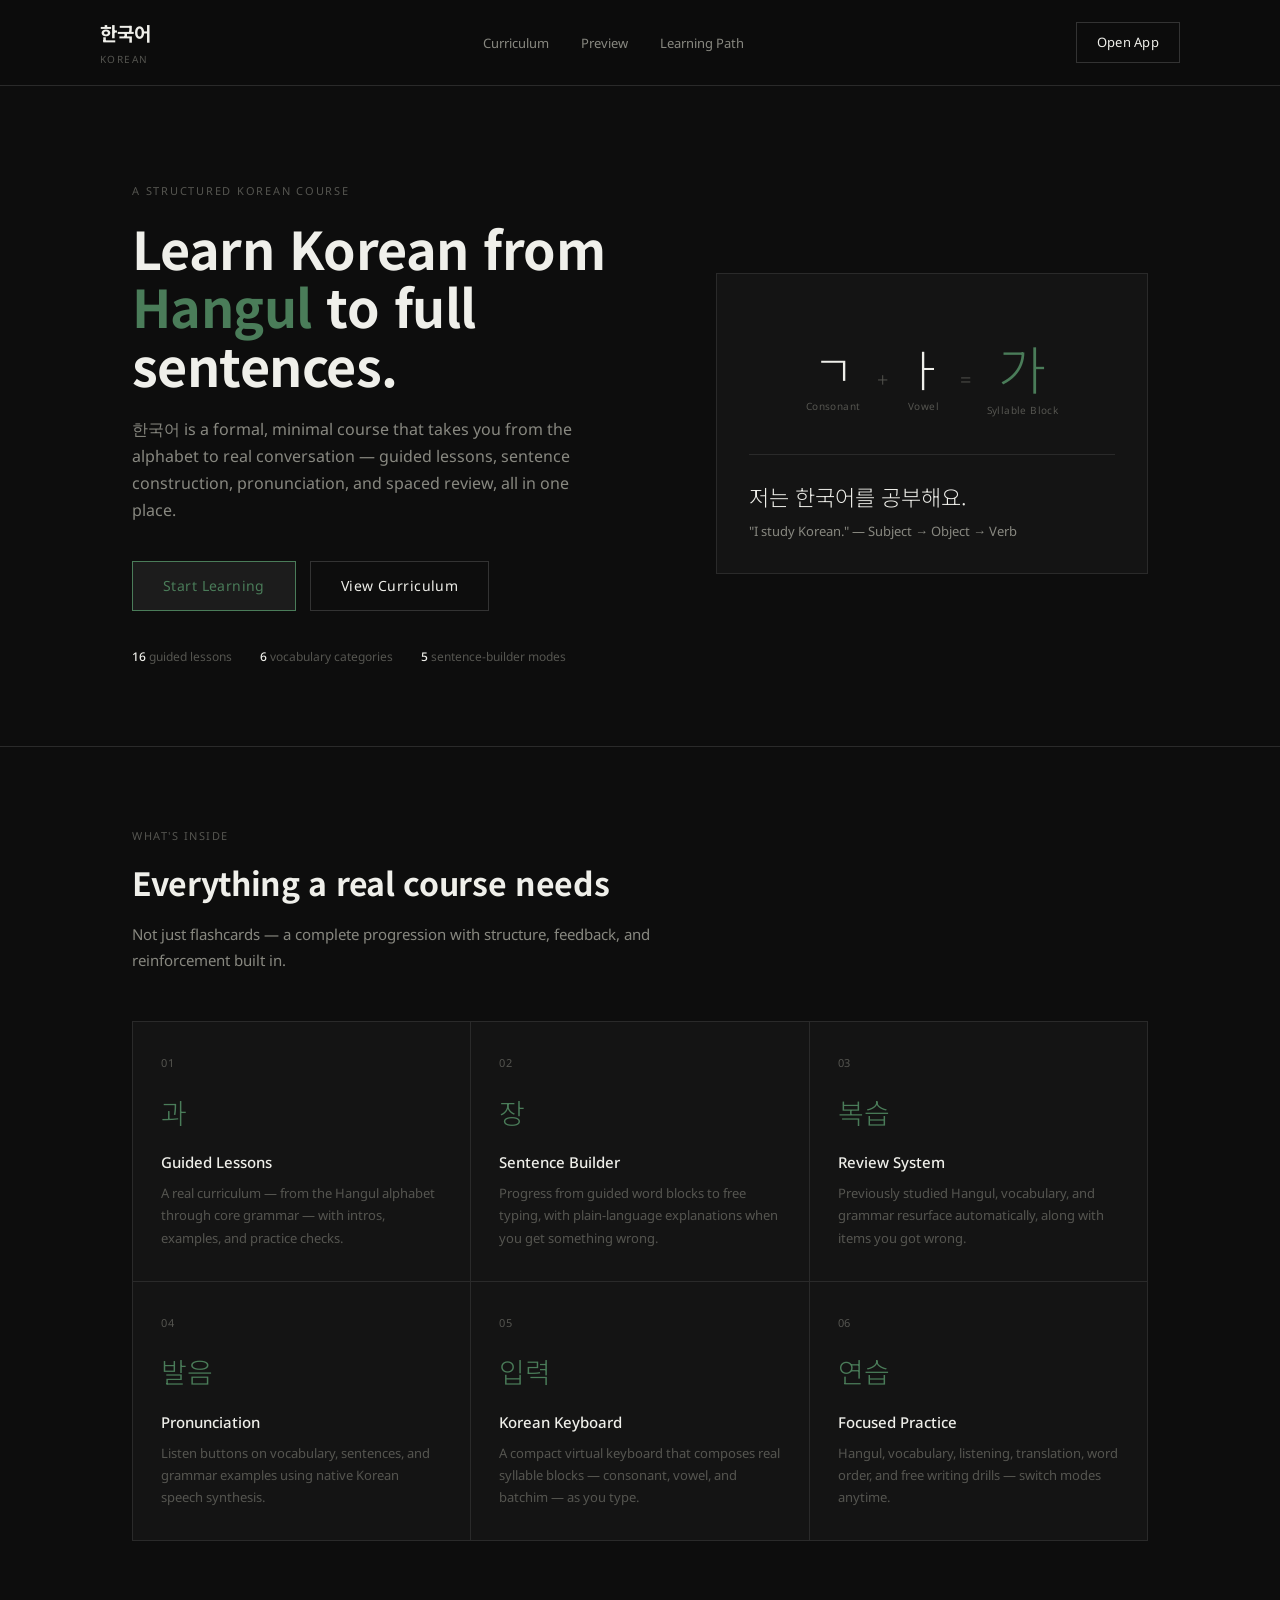
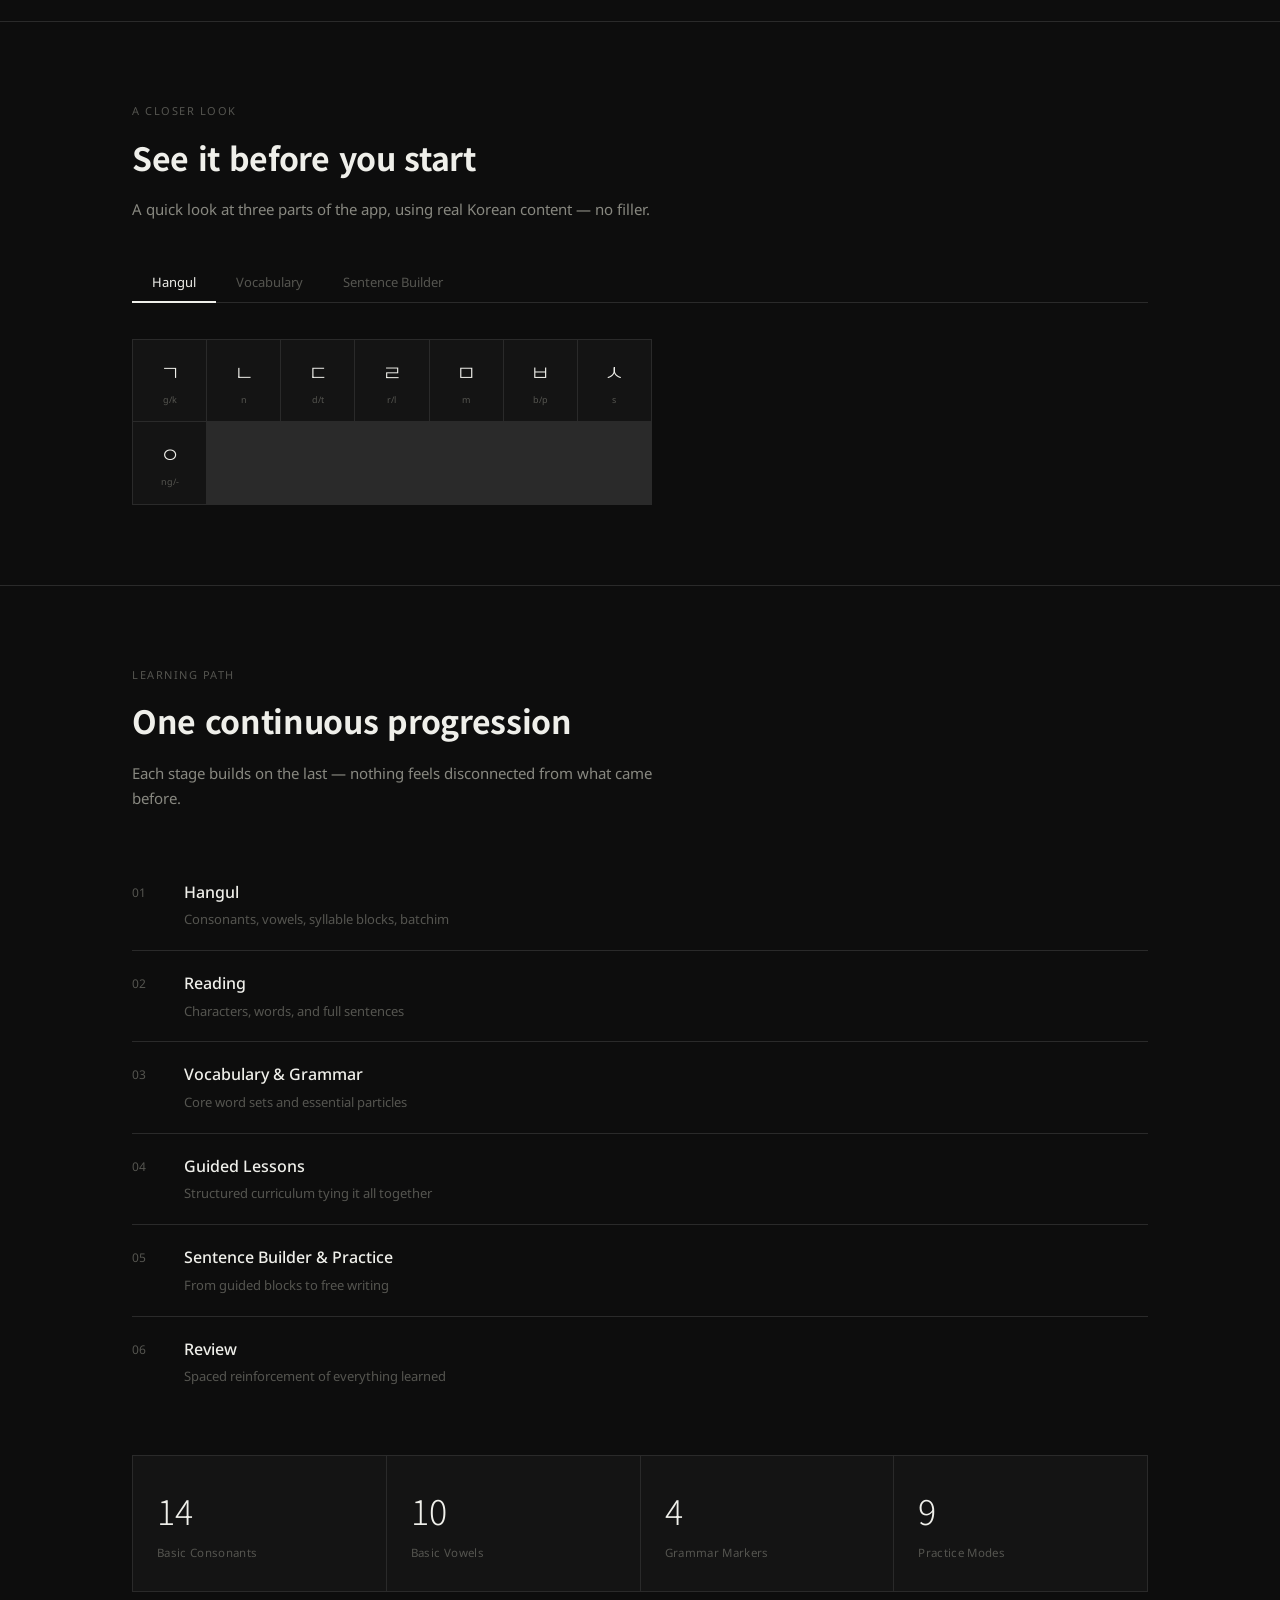
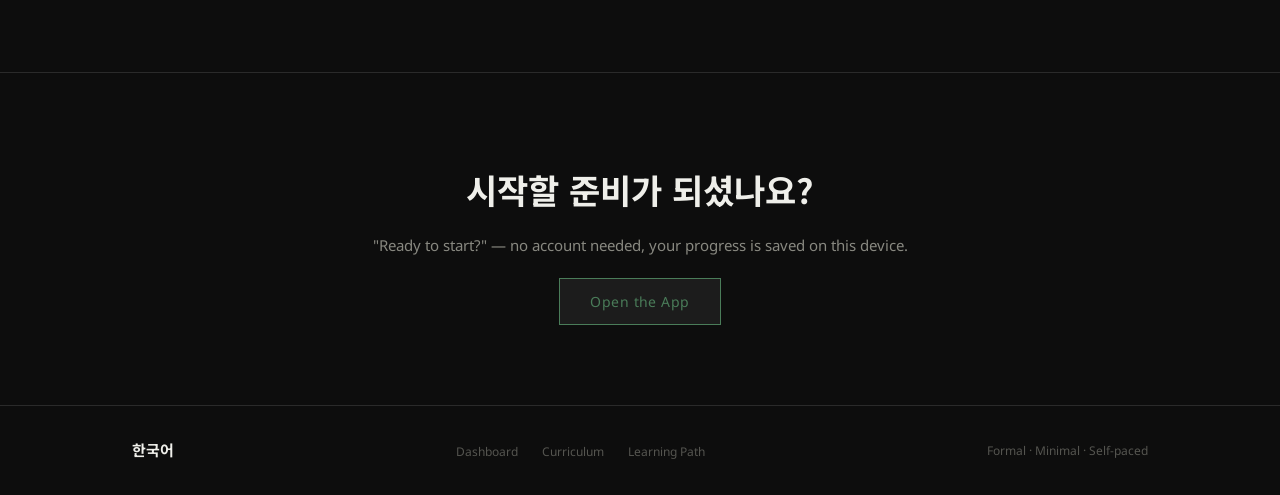
==== index.html @ 53223d87 "Add files via upload" ====
<!DOCTYPE html>
<html lang="ko">
<head>
<meta charset="UTF-8">
<meta name="viewport" content="width=device-width, initial-scale=1.0">
<title>한국어 — Learn Korean, Properly</title>
<link rel="preconnect" href="https://fonts.googleapis.com">
<link rel="preconnect" href="https://fonts.gstatic.com" crossorigin>
<link href="https://fonts.googleapis.com/css2?family=Noto+Sans+KR:wght@300;400;500;700&family=Noto+Sans:wght@300;400;500;600&display=swap" rel="stylesheet">
<style>
:root{
  --bg:#0D0D0D; --surface:#141414; --surface-2:#1C1C1C;
  --border:#2A2A2A; --border-light:#333333;
  --text:#EFEFEA; --text-muted:#888880; --text-dim:#555550;
  --accent:#4A7C59;
  --kr-font:'Noto Sans KR','Apple SD Gothic Neo','Malgun Gothic',sans-serif;
  --ui-font:'Noto Sans',-apple-system,BlinkMacSystemFont,sans-serif;
}
*,*::before,*::after{box-sizing:border-box;margin:0;padding:0}
html{scroll-behavior:smooth}
body{background:var(--bg);color:var(--text);font-family:var(--ui-font);line-height:1.6;overflow-x:hidden}
a{color:inherit;text-decoration:none}
button{font-family:inherit;cursor:pointer}
.wrap{max-width:1080px;margin:0 auto;padding:0 32px}

/* NAV */
header{position:sticky;top:0;z-index:50;background:rgba(13,13,13,0.85);backdrop-filter:blur(8px);border-bottom:1px solid var(--border)}
.nav{display:flex;align-items:center;justify-content:space-between;padding:18px 0}
.nav-logo-kr{font-family:var(--kr-font);font-size:19px;font-weight:700}
.nav-logo-en{font-size:10px;letter-spacing:0.14em;text-transform:uppercase;color:var(--text-dim);display:block;margin-top:2px}
.nav-links{display:flex;gap:32px;list-style:none}
.nav-links a{font-size:13px;color:var(--text-muted);transition:color .15s ease}
.nav-links a:hover{color:var(--text)}
.nav-cta{padding:9px 20px;border:1px solid var(--border-light);font-size:13px;letter-spacing:0.02em;transition:border-color .15s ease,background .15s ease}
.nav-cta:hover{border-color:var(--text-dim);background:var(--surface-2)}
.nav-toggle{display:none}

/* HERO */
.hero{padding:96px 0 80px;border-bottom:1px solid var(--border)}
.hero-grid{display:grid;grid-template-columns:1.1fr 0.9fr;gap:56px;align-items:center}
.hero-eyebrow{font-size:11px;letter-spacing:0.16em;text-transform:uppercase;color:var(--text-dim);margin-bottom:20px}
.hero-title{font-family:var(--kr-font);font-size:52px;font-weight:700;line-height:1.12;letter-spacing:-0.01em;margin-bottom:22px}
.hero-title .accent{color:var(--accent)}
.hero-sub{font-size:16px;color:var(--text-muted);max-width:460px;margin-bottom:36px;line-height:1.7}
.hero-actions{display:flex;gap:14px;flex-wrap:wrap;margin-bottom:36px}
.btn-primary{padding:13px 30px;font-size:14px;letter-spacing:0.03em;background:var(--surface-2);border:1px solid var(--accent);color:var(--accent);transition:background .15s ease}
.btn-primary:hover{background:rgba(74,124,89,0.12)}
.btn-secondary{padding:13px 30px;font-size:14px;letter-spacing:0.03em;background:none;border:1px solid var(--border-light);color:var(--text);transition:border-color .15s ease,background .15s ease}
.btn-secondary:hover{border-color:var(--text-dim);background:var(--surface-2)}
.hero-meta{display:flex;gap:28px;font-size:12px;color:var(--text-dim)}
.hero-meta strong{color:var(--text);font-weight:500}

.hero-panel{border:1px solid var(--border);background:var(--surface);padding:32px}
.hp-eq{display:flex;align-items:center;justify-content:center;gap:16px;padding:36px 0;border-bottom:1px solid var(--border);margin-bottom:24px}
.hp-part{text-align:center}
.hp-char{font-family:var(--kr-font);font-size:44px;font-weight:300;line-height:1;margin-bottom:8px}
.hp-part.result .hp-char{color:var(--accent);font-size:52px}
.hp-role{font-size:10px;color:var(--text-dim);letter-spacing:0.04em}
.hp-plus{font-size:20px;color:var(--text-dim);font-weight:300}
.hp-sentence-kr{font-family:var(--kr-font);font-size:22px;font-weight:300;margin-bottom:6px}
.hp-sentence-en{font-size:13px;color:var(--text-muted)}

/* SECTION shared */
section{padding:80px 0;border-bottom:1px solid var(--border)}
.section-eyebrow{font-size:11px;letter-spacing:0.14em;text-transform:uppercase;color:var(--text-dim);margin-bottom:12px}
.section-title{font-family:var(--kr-font);font-size:32px;font-weight:700;letter-spacing:-0.01em;margin-bottom:14px}
.section-sub{font-size:15px;color:var(--text-muted);max-width:540px;line-height:1.7}

/* FEATURES */
.feature-grid{display:grid;grid-template-columns:repeat(3,1fr);gap:1px;background:var(--border);border:1px solid var(--border);margin-top:48px}
.feature-card{background:var(--surface);padding:32px 28px}
.feature-num{font-size:11px;color:var(--text-dim);margin-bottom:18px;letter-spacing:0.05em}
.feature-kr{font-family:var(--kr-font);font-size:28px;font-weight:300;color:var(--accent);margin-bottom:16px}
.feature-name{font-size:15px;font-weight:500;margin-bottom:8px}
.feature-desc{font-size:13px;color:var(--text-dim);line-height:1.7}

/* PATH */
.path{margin-top:48px}
.path-row{display:flex;align-items:flex-start;gap:20px;padding:20px 0;border-bottom:1px solid var(--border)}
.path-row:last-child{border-bottom:none}
.path-num{font-size:12px;color:var(--text-dim);min-width:32px;padding-top:3px}
.path-info-name{font-size:16px;font-weight:500;margin-bottom:4px}
.path-info-desc{font-size:13px;color:var(--text-dim)}

/* PREVIEW */
.preview-tabs{display:flex;gap:0;border-bottom:1px solid var(--border);margin:40px 0 0}
.ptab{padding:10px 20px;background:none;border:none;font-size:13px;color:var(--text-dim);border-bottom:2px solid transparent;margin-bottom:-1px;transition:color .15s ease,border-color .15s ease}
.ptab:hover{color:var(--text-muted)}
.ptab.active{color:var(--text);border-bottom-color:var(--text)}
.preview-pane{display:none;padding:36px 0 0}
.preview-pane.active{display:block}
.pv-grid{display:grid;grid-template-columns:repeat(auto-fill,minmax(64px,1fr));gap:1px;background:var(--border);border:1px solid var(--border);max-width:520px}
.pv-cell{background:var(--surface);padding:14px 6px;text-align:center}
.pv-cell-char{font-family:var(--kr-font);font-size:22px;font-weight:300;margin-bottom:4px}
.pv-cell-rom{font-size:9px;color:var(--text-dim)}
.pv-vocab-list{display:flex;flex-direction:column;gap:1px;background:var(--border);border:1px solid var(--border);max-width:520px}
.pv-vocab-item{background:var(--surface);display:flex;justify-content:space-between;padding:16px 20px}
.pv-vocab-kr{font-family:var(--kr-font);font-size:20px;font-weight:300}
.pv-vocab-en{font-size:13px;color:var(--text-muted);align-self:center}
.pv-blocks{display:flex;flex-wrap:wrap;gap:6px;max-width:520px}
.pv-block{font-family:var(--kr-font);font-size:16px;background:var(--surface-2);border:1px solid var(--border-light);padding:9px 15px}

/* STATS */
.stats-grid{display:grid;grid-template-columns:repeat(4,1fr);gap:1px;background:var(--border);border:1px solid var(--border);margin-top:48px}
.stat-card{background:var(--surface);padding:28px 24px}
.stat-num{font-family:var(--kr-font);font-size:34px;font-weight:300;color:var(--text);margin-bottom:6px}
.stat-label{font-size:11.5px;color:var(--text-dim);letter-spacing:0.03em}

/* CTA */
.cta{padding:90px 0;text-align:center;border-bottom:none}
.cta-title{font-family:var(--kr-font);font-size:34px;font-weight:700;margin-bottom:16px}
.cta-sub{font-size:15px;color:var(--text-muted);margin-bottom:32px}

/* FOOTER */
footer{padding:32px 0}
.footer-row{display:flex;justify-content:space-between;align-items:center;flex-wrap:wrap;gap:16px}
.footer-logo{font-family:var(--kr-font);font-size:15px;font-weight:700}
.footer-note{font-size:12px;color:var(--text-dim)}
.footer-links{display:flex;gap:24px;list-style:none}
.footer-links a{font-size:12px;color:var(--text-dim);transition:color .15s ease}
.footer-links a:hover{color:var(--text-muted)}

@media (max-width:860px){
  .hero-grid{grid-template-columns:1fr}
  .hero-title{font-size:38px}
  .feature-grid{grid-template-columns:1fr}
  .stats-grid{grid-template-columns:repeat(2,1fr)}
  .nav-links{display:none}
}
@media (max-width:520px){
  .wrap{padding:0 20px}
  .hero{padding:64px 0 56px}
  .hero-title{font-size:30px}
  section{padding:56px 0}
  .section-title{font-size:26px}
  .stats-grid{grid-template-columns:1fr 1fr}
  .hp-char{font-size:34px}
  .hp-part.result .hp-char{font-size:40px}
}
</style>
</head>
<body>

<header>
  <div class="wrap nav">
    <div>
      <span class="nav-logo-kr">한국어</span>
      <span class="nav-logo-en">Korean</span>
    </div>
    <ul class="nav-links">
      <li><a href="#curriculum">Curriculum</a></li>
      <li><a href="#preview">Preview</a></li>
      <li><a href="#path">Learning Path</a></li>
    </ul>
    <a class="nav-cta" href="dashboard.html">Open App</a>
  </div>
</header>

<main>

  <!-- HERO -->
  <section class="hero" style="border-bottom:1px solid var(--border)">
    <div class="wrap hero-grid">
      <div>
        <p class="hero-eyebrow">A Structured Korean Course</p>
        <h1 class="hero-title">Learn Korean from<br><span class="accent">Hangul</span> to full sentences.</h1>
        <p class="hero-sub">한국어 is a formal, minimal course that takes you from the alphabet to real conversation — guided lessons, sentence construction, pronunciation, and spaced review, all in one place.</p>
        <div class="hero-actions">
          <a class="btn-primary" href="dashboard.html">Start Learning</a>
          <a class="btn-secondary" href="#curriculum">View Curriculum</a>
        </div>
        <div class="hero-meta">
          <span><strong>16</strong> guided lessons</span>
          <span><strong>6</strong> vocabulary categories</span>
          <span><strong>5</strong> sentence-builder modes</span>
        </div>
      </div>

      <div class="hero-panel">
        <div class="hp-eq">
          <div class="hp-part"><div class="hp-char">ㄱ</div><div class="hp-role">Consonant</div></div>
          <div class="hp-plus">+</div>
          <div class="hp-part"><div class="hp-char">ㅏ</div><div class="hp-role">Vowel</div></div>
          <div class="hp-plus">=</div>
          <div class="hp-part result"><div class="hp-char">가</div><div class="hp-role">Syllable Block</div></div>
        </div>
        <div class="hp-sentence-kr">저는 한국어를 공부해요.</div>
        <div class="hp-sentence-en">"I study Korean." — Subject → Object → Verb</div>
      </div>
    </div>
  </section>

  <!-- FEATURES -->
  <section id="curriculum">
    <div class="wrap">
      <p class="section-eyebrow">What's Inside</p>
      <h2 class="section-title">Everything a real course needs</h2>
      <p class="section-sub">Not just flashcards — a complete progression with structure, feedback, and reinforcement built in.</p>

      <div class="feature-grid">
        <div class="feature-card">
          <div class="feature-num">01</div>
          <div class="feature-kr">과</div>
          <div class="feature-name">Guided Lessons</div>
          <div class="feature-desc">A real curriculum — from the Hangul alphabet through core grammar — with intros, examples, and practice checks.</div>
        </div>
        <div class="feature-card">
          <div class="feature-num">02</div>
          <div class="feature-kr">장</div>
          <div class="feature-name">Sentence Builder</div>
          <div class="feature-desc">Progress from guided word blocks to free typing, with plain-language explanations when you get something wrong.</div>
        </div>
        <div class="feature-card">
          <div class="feature-num">03</div>
          <div class="feature-kr">복습</div>
          <div class="feature-name">Review System</div>
          <div class="feature-desc">Previously studied Hangul, vocabulary, and grammar resurface automatically, along with items you got wrong.</div>
        </div>
        <div class="feature-card">
          <div class="feature-num">04</div>
          <div class="feature-kr">발음</div>
          <div class="feature-name">Pronunciation</div>
          <div class="feature-desc">Listen buttons on vocabulary, sentences, and grammar examples using native Korean speech synthesis.</div>
        </div>
        <div class="feature-card">
          <div class="feature-num">05</div>
          <div class="feature-kr">입력</div>
          <div class="feature-name">Korean Keyboard</div>
          <div class="feature-desc">A compact virtual keyboard that composes real syllable blocks — consonant, vowel, and batchim — as you type.</div>
        </div>
        <div class="feature-card">
          <div class="feature-num">06</div>
          <div class="feature-kr">연습</div>
          <div class="feature-name">Focused Practice</div>
          <div class="feature-desc">Hangul, vocabulary, listening, translation, word order, and free writing drills — switch modes anytime.</div>
        </div>
      </div>
    </div>
  </section>

  <!-- PREVIEW -->
  <section id="preview">
    <div class="wrap">
      <p class="section-eyebrow">A Closer Look</p>
      <h2 class="section-title">See it before you start</h2>
      <p class="section-sub">A quick look at three parts of the app, using real Korean content — no filler.</p>

      <div class="preview-tabs" role="tablist">
        <button class="ptab active" data-pv="hangul">Hangul</button>
        <button class="ptab" data-pv="vocab">Vocabulary</button>
        <button class="ptab" data-pv="builder">Sentence Builder</button>
      </div>

      <div class="preview-pane active" id="pv-hangul">
        <div class="pv-grid">
          <div class="pv-cell"><div class="pv-cell-char">ㄱ</div><div class="pv-cell-rom">g/k</div></div>
          <div class="pv-cell"><div class="pv-cell-char">ㄴ</div><div class="pv-cell-rom">n</div></div>
          <div class="pv-cell"><div class="pv-cell-char">ㄷ</div><div class="pv-cell-rom">d/t</div></div>
          <div class="pv-cell"><div class="pv-cell-char">ㄹ</div><div class="pv-cell-rom">r/l</div></div>
          <div class="pv-cell"><div class="pv-cell-char">ㅁ</div><div class="pv-cell-rom">m</div></div>
          <div class="pv-cell"><div class="pv-cell-char">ㅂ</div><div class="pv-cell-rom">b/p</div></div>
          <div class="pv-cell"><div class="pv-cell-char">ㅅ</div><div class="pv-cell-rom">s</div></div>
          <div class="pv-cell"><div class="pv-cell-char">ㅇ</div><div class="pv-cell-rom">ng/-</div></div>
        </div>
      </div>

      <div class="preview-pane" id="pv-vocab">
        <div class="pv-vocab-list">
          <div class="pv-vocab-item"><span class="pv-vocab-kr">학교</span><span class="pv-vocab-en">school</span></div>
          <div class="pv-vocab-item"><span class="pv-vocab-kr">친구</span><span class="pv-vocab-en">friend</span></div>
          <div class="pv-vocab-item"><span class="pv-vocab-kr">한국어</span><span class="pv-vocab-en">Korean language</span></div>
          <div class="pv-vocab-item"><span class="pv-vocab-kr">감사합니다</span><span class="pv-vocab-en">thank you (formal)</span></div>
        </div>
      </div>

      <div class="preview-pane" id="pv-builder">
        <p style="font-size:13px;color:var(--text-dim);margin-bottom:14px;letter-spacing:0.05em;text-transform:uppercase">Translate: "I study Korean."</p>
        <div class="pv-blocks">
          <div class="pv-block">저는</div>
          <div class="pv-block">한국어를</div>
          <div class="pv-block">공부해요</div>
          <div class="pv-block" style="opacity:.4">학교에</div>
          <div class="pv-block" style="opacity:.4">가요</div>
        </div>
      </div>
    </div>
  </section>

  <!-- LEARNING PATH -->
  <section id="path">
    <div class="wrap">
      <p class="section-eyebrow">Learning Path</p>
      <h2 class="section-title">One continuous progression</h2>
      <p class="section-sub">Each stage builds on the last — nothing feels disconnected from what came before.</p>

      <div class="path">
        <div class="path-row">
          <div class="path-num">01</div>
          <div><div class="path-info-name">Hangul</div><div class="path-info-desc">Consonants, vowels, syllable blocks, batchim</div></div>
        </div>
        <div class="path-row">
          <div class="path-num">02</div>
          <div><div class="path-info-name">Reading</div><div class="path-info-desc">Characters, words, and full sentences</div></div>
        </div>
        <div class="path-row">
          <div class="path-num">03</div>
          <div><div class="path-info-name">Vocabulary &amp; Grammar</div><div class="path-info-desc">Core word sets and essential particles</div></div>
        </div>
        <div class="path-row">
          <div class="path-num">04</div>
          <div><div class="path-info-name">Guided Lessons</div><div class="path-info-desc">Structured curriculum tying it all together</div></div>
        </div>
        <div class="path-row">
          <div class="path-num">05</div>
          <div><div class="path-info-name">Sentence Builder &amp; Practice</div><div class="path-info-desc">From guided blocks to free writing</div></div>
        </div>
        <div class="path-row">
          <div class="path-num">06</div>
          <div><div class="path-info-name">Review</div><div class="path-info-desc">Spaced reinforcement of everything learned</div></div>
        </div>
      </div>

      <div class="stats-grid">
        <div class="stat-card"><div class="stat-num">14</div><div class="stat-label">Basic Consonants</div></div>
        <div class="stat-card"><div class="stat-num">10</div><div class="stat-label">Basic Vowels</div></div>
        <div class="stat-card"><div class="stat-num">4</div><div class="stat-label">Grammar Markers</div></div>
        <div class="stat-card"><div class="stat-num">9</div><div class="stat-label">Practice Modes</div></div>
      </div>
    </div>
  </section>

  <!-- CTA -->
  <section class="cta" style="border-bottom:1px solid var(--border)">
    <div class="wrap">
      <h2 class="cta-title">시작할 준비가 되셨나요?</h2>
      <p class="cta-sub">"Ready to start?" — no account needed, your progress is saved on this device.</p>
      <a class="btn-primary" href="dashboard.html">Open the App</a>
    </div>
  </section>

</main>

<footer>
  <div class="wrap footer-row">
    <span class="footer-logo">한국어</span>
    <ul class="footer-links">
      <li><a href="dashboard.html">Dashboard</a></li>
      <li><a href="#curriculum">Curriculum</a></li>
      <li><a href="#path">Learning Path</a></li>
    </ul>
    <span class="footer-note">Formal · Minimal · Self-paced</span>
  </div>
</footer>

<script>
document.querySelectorAll('.ptab').forEach(function(btn){
  btn.addEventListener('click', function(){
    document.querySelectorAll('.ptab').forEach(function(b){ b.classList.remove('active'); });
    document.querySelectorAll('.preview-pane').forEach(function(p){ p.classList.remove('active'); });
    this.classList.add('active');
    var pane = document.getElementById('pv-' + this.dataset.pv);
    if (pane) pane.classList.add('active');
  });
});
</script>

</body>
</html>
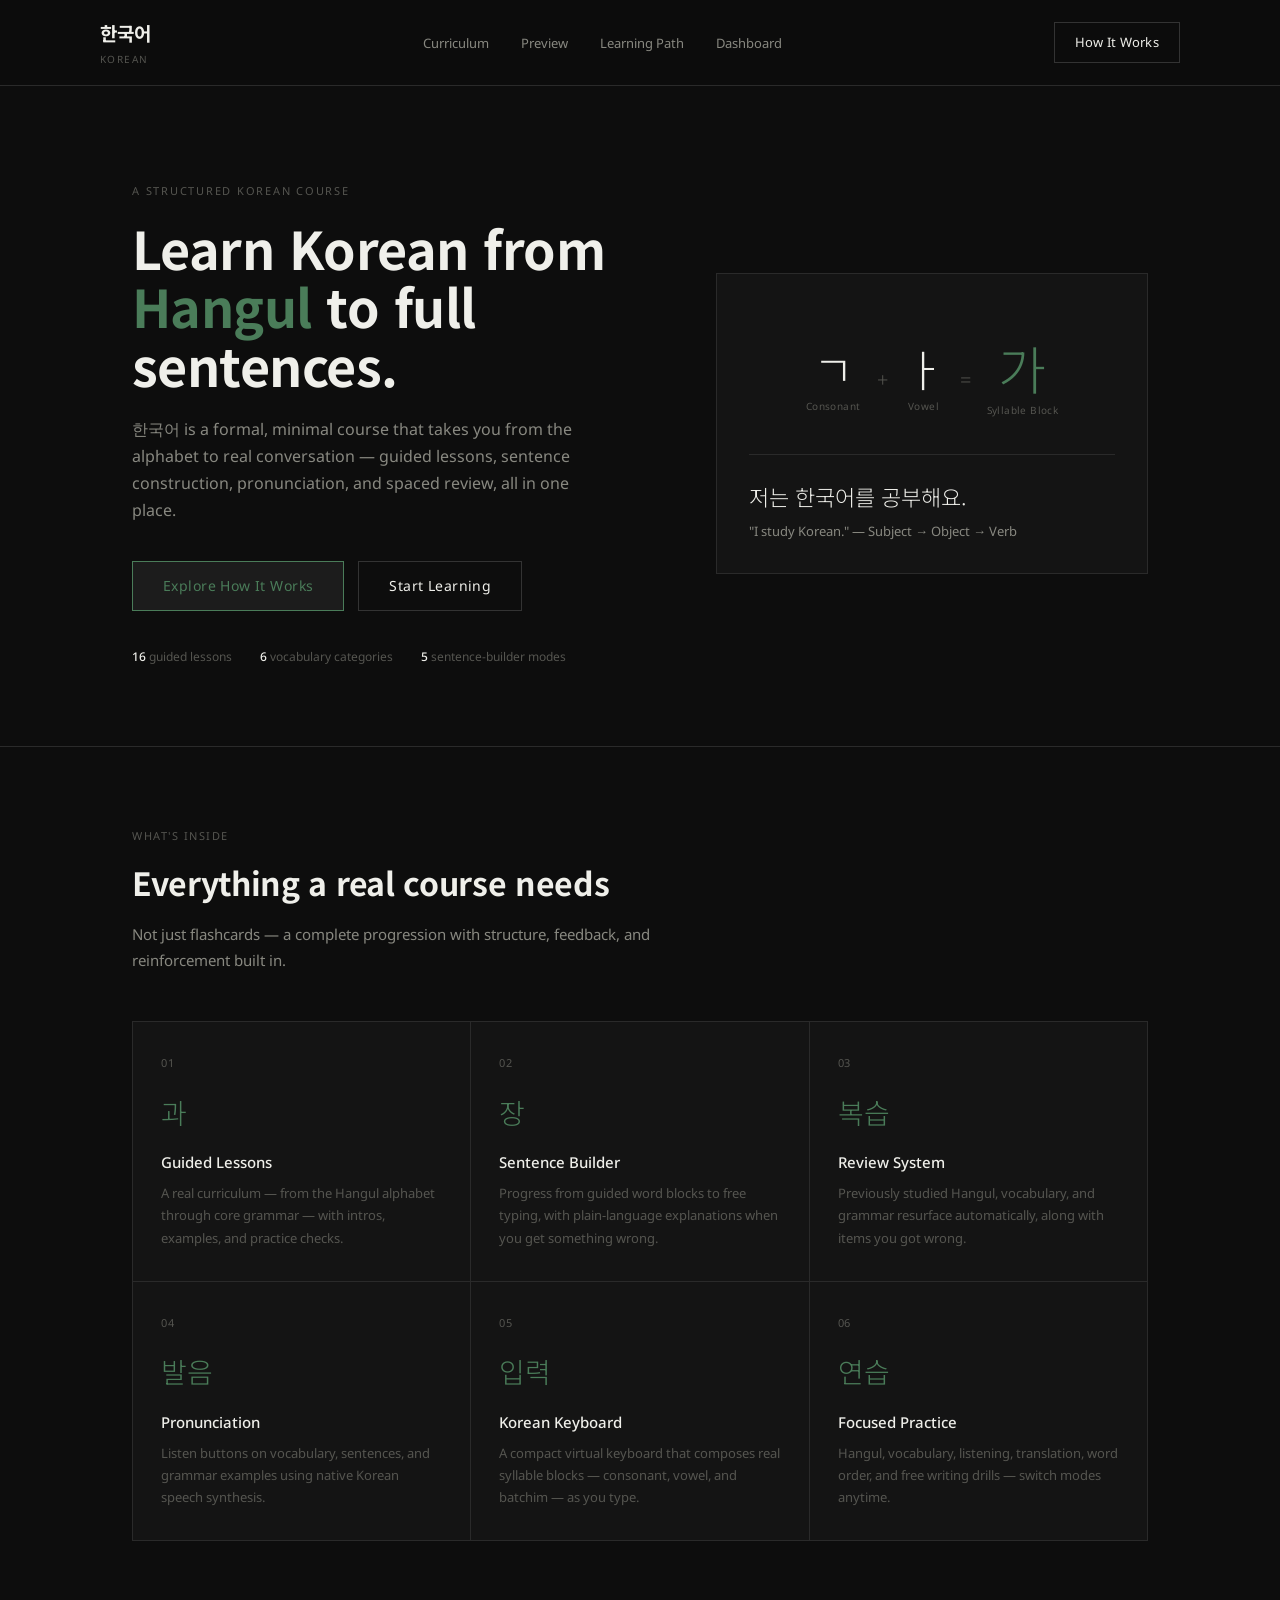
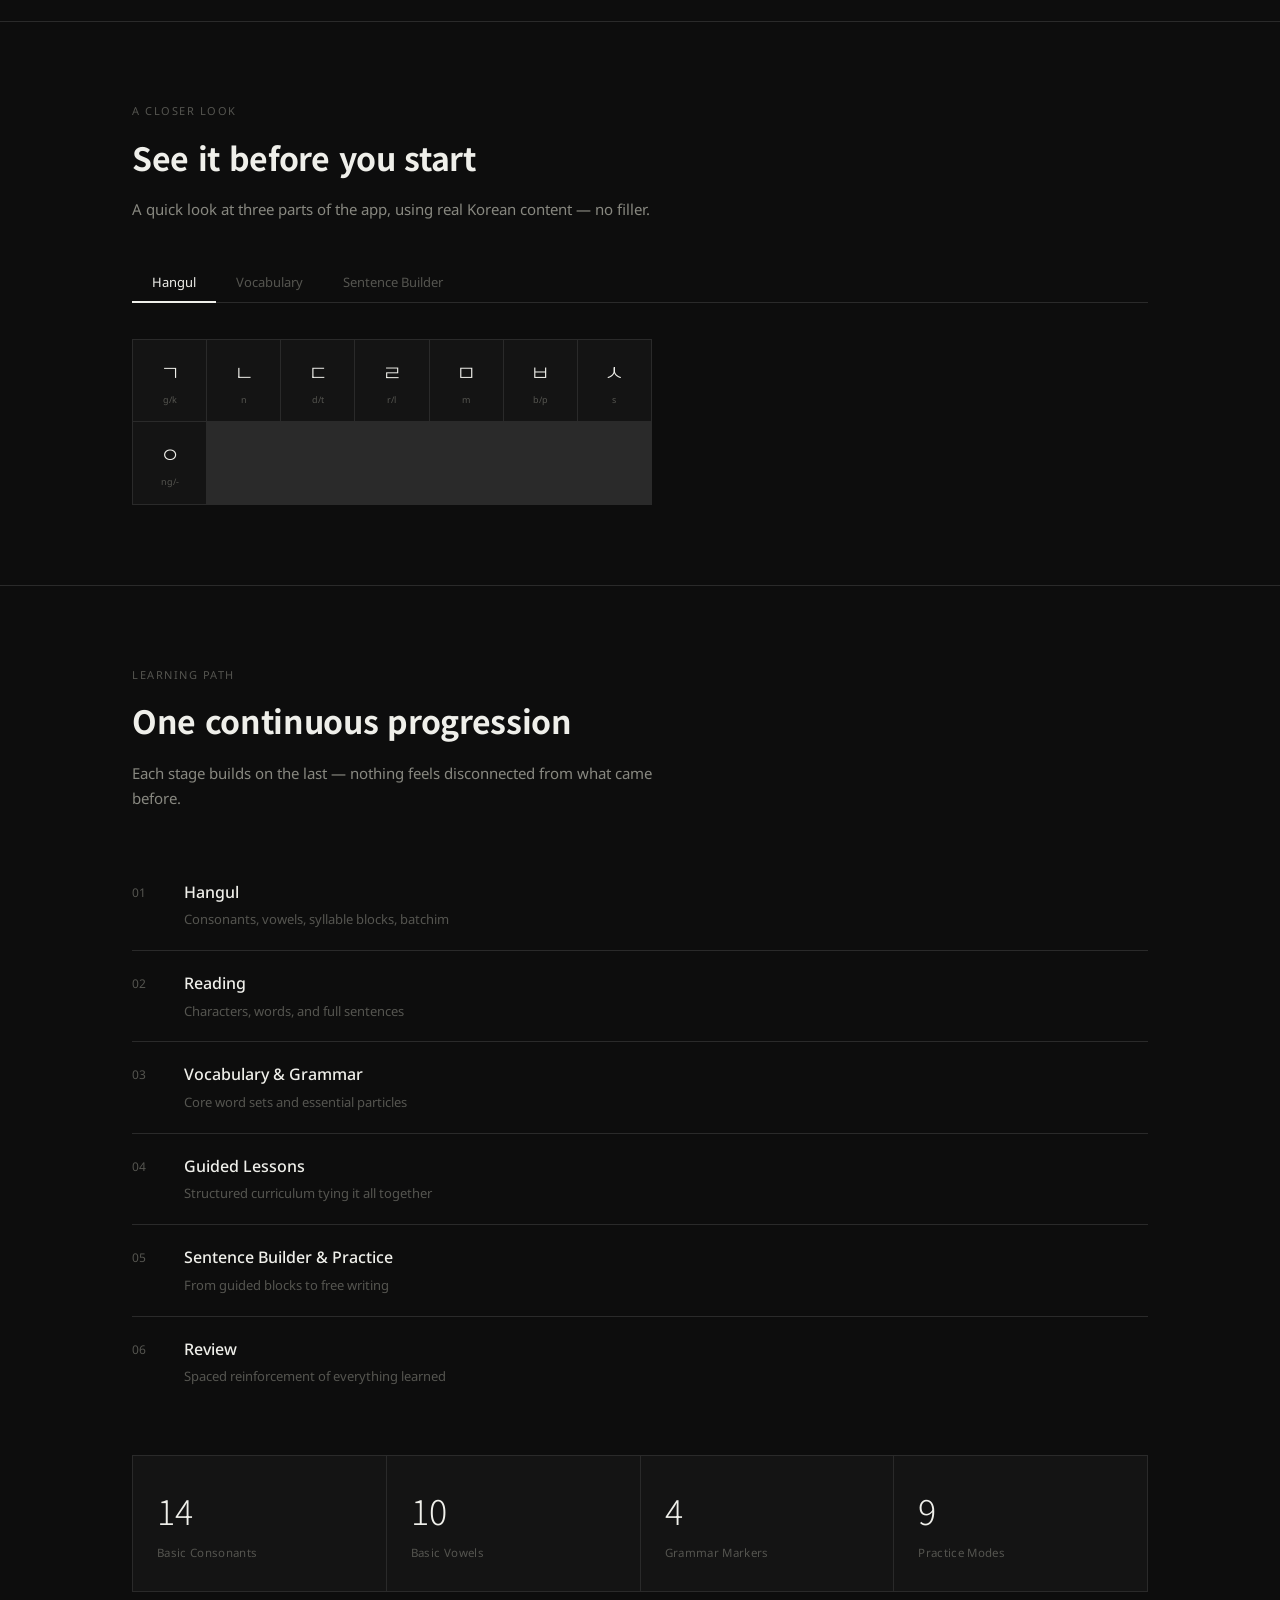
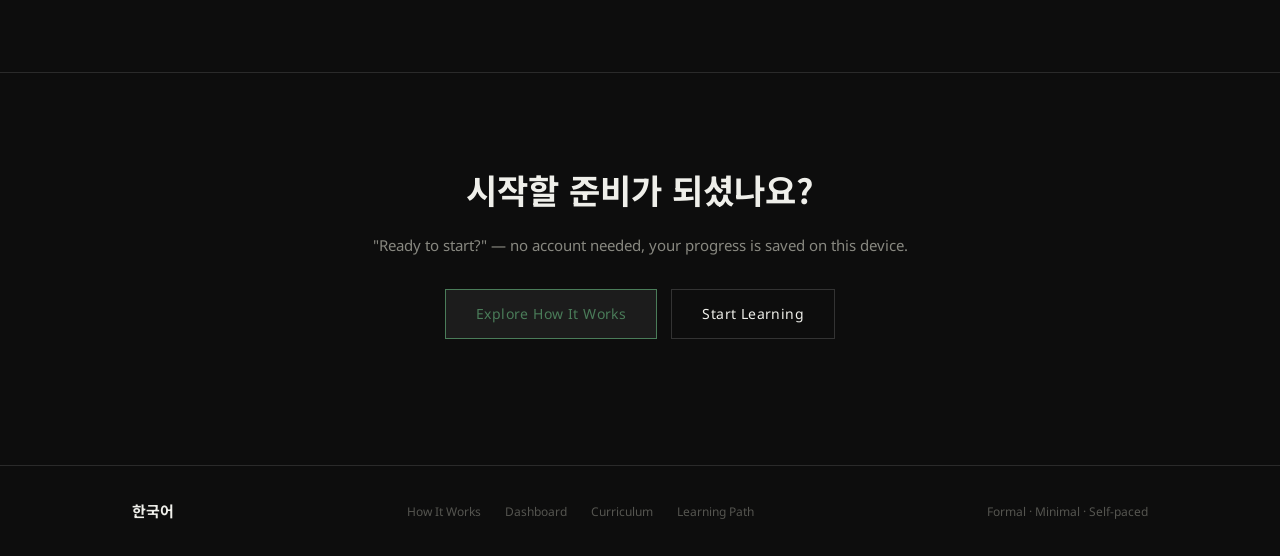
==== commit cdb1f1b2: "Update print statement from 'Hello' to 'Goodbye'" ====
--- a/index.html
+++ b/index.html
@@ -151,8 +151,9 @@
       <li><a href="#curriculum">Curriculum</a></li>
       <li><a href="#preview">Preview</a></li>
       <li><a href="#path">Learning Path</a></li>
+      <li><a href="dashboard.html">Dashboard</a></li>
     </ul>
-    <a class="nav-cta" href="dashboard.html">Open App</a>
+    <a class="nav-cta" href="how.html">How It Works</a>
   </div>
 </header>
 
@@ -166,8 +167,8 @@
         <h1 class="hero-title">Learn Korean from<br><span class="accent">Hangul</span> to full sentences.</h1>
         <p class="hero-sub">한국어 is a formal, minimal course that takes you from the alphabet to real conversation — guided lessons, sentence construction, pronunciation, and spaced review, all in one place.</p>
         <div class="hero-actions">
-          <a class="btn-primary" href="dashboard.html">Start Learning</a>
-          <a class="btn-secondary" href="#curriculum">View Curriculum</a>
+          <a class="btn-primary" href="how.html">Explore How It Works</a>
+          <a class="btn-secondary" href="dashboard.html">Start Learning</a>
         </div>
         <div class="hero-meta">
           <span><strong>16</strong> guided lessons</span>
@@ -334,7 +335,10 @@
     <div class="wrap">
       <h2 class="cta-title">시작할 준비가 되셨나요?</h2>
       <p class="cta-sub">"Ready to start?" — no account needed, your progress is saved on this device.</p>
-      <a class="btn-primary" href="dashboard.html">Open the App</a>
+      <div class="hero-actions" style="justify-content:center">
+        <a class="btn-primary" href="how.html">Explore How It Works</a>
+        <a class="btn-secondary" href="dashboard.html">Start Learning</a>
+      </div>
     </div>
   </section>
 
@@ -344,6 +348,7 @@
   <div class="wrap footer-row">
     <span class="footer-logo">한국어</span>
     <ul class="footer-links">
+      <li><a href="how.html">How It Works</a></li>
       <li><a href="dashboard.html">Dashboard</a></li>
       <li><a href="#curriculum">Curriculum</a></li>
       <li><a href="#path">Learning Path</a></li>
@@ -365,4 +370,4 @@
 </script>
 
 </body>
-</html>+</html>
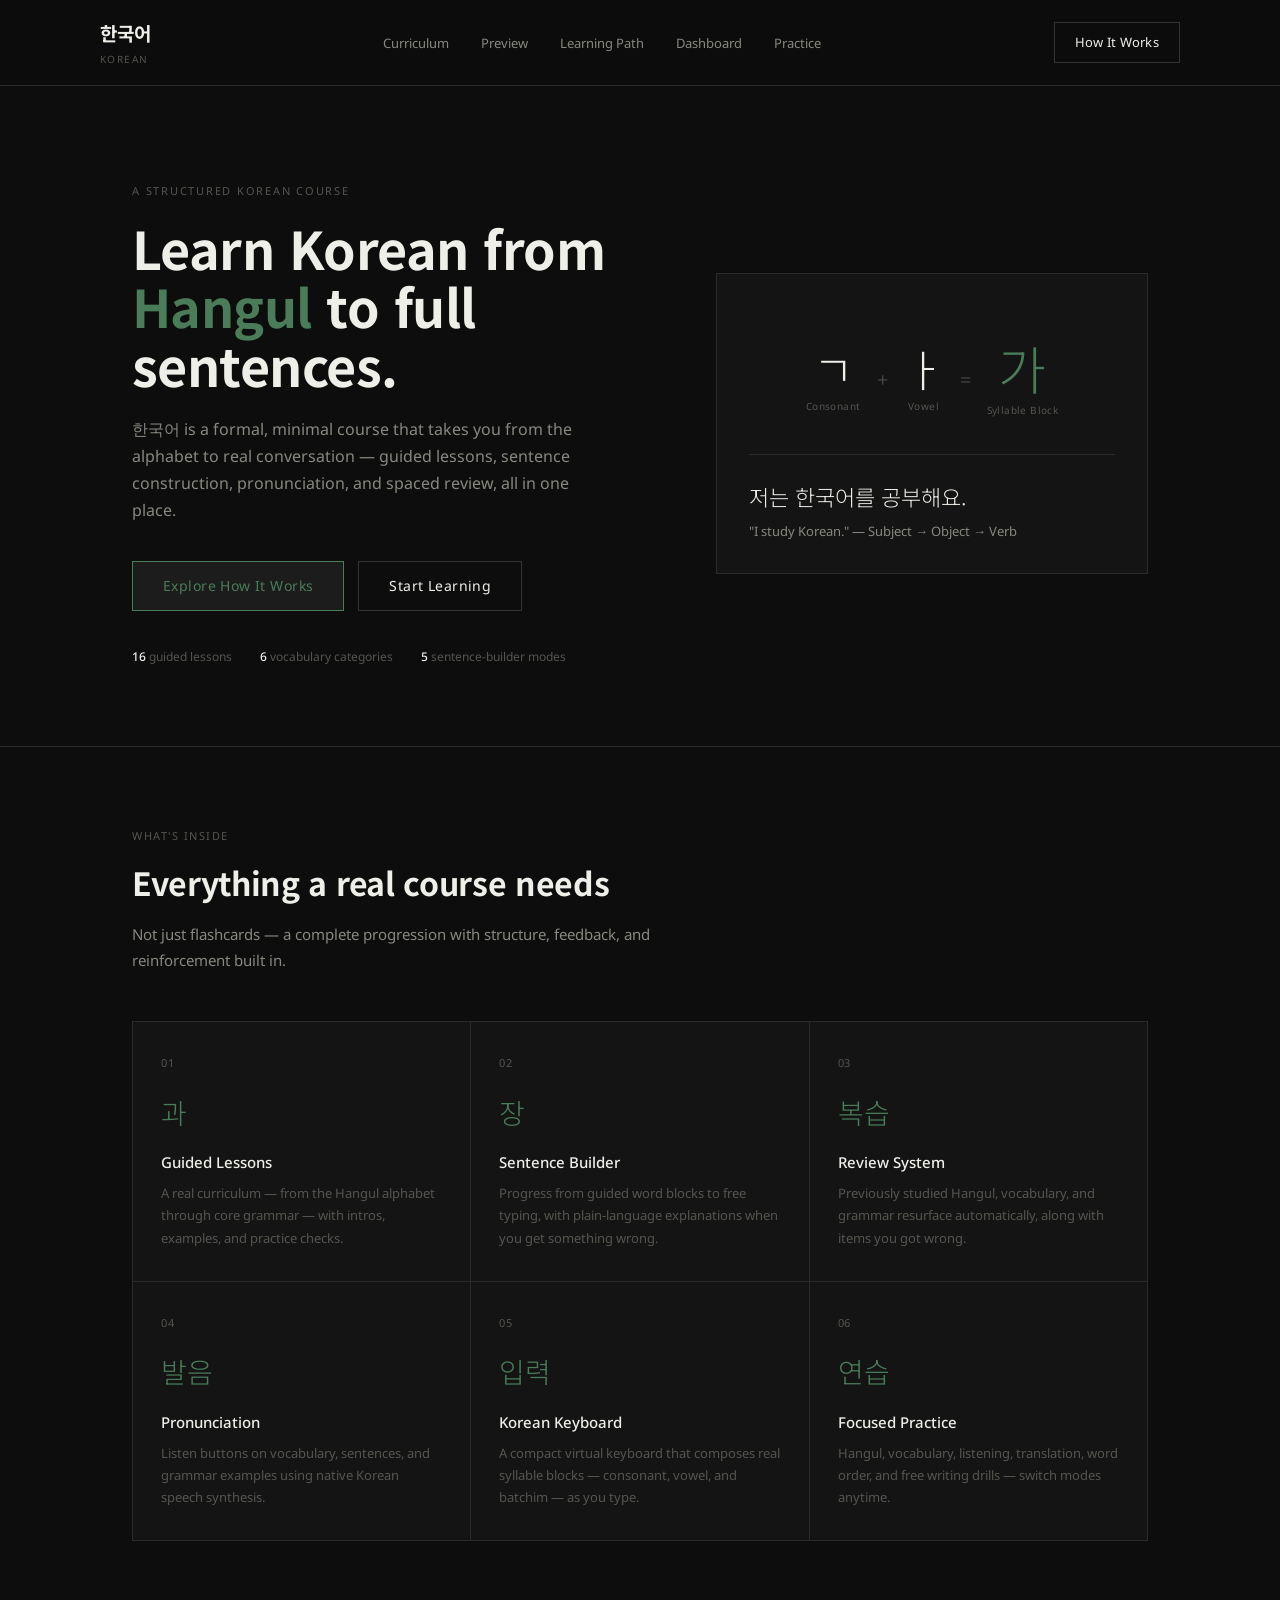
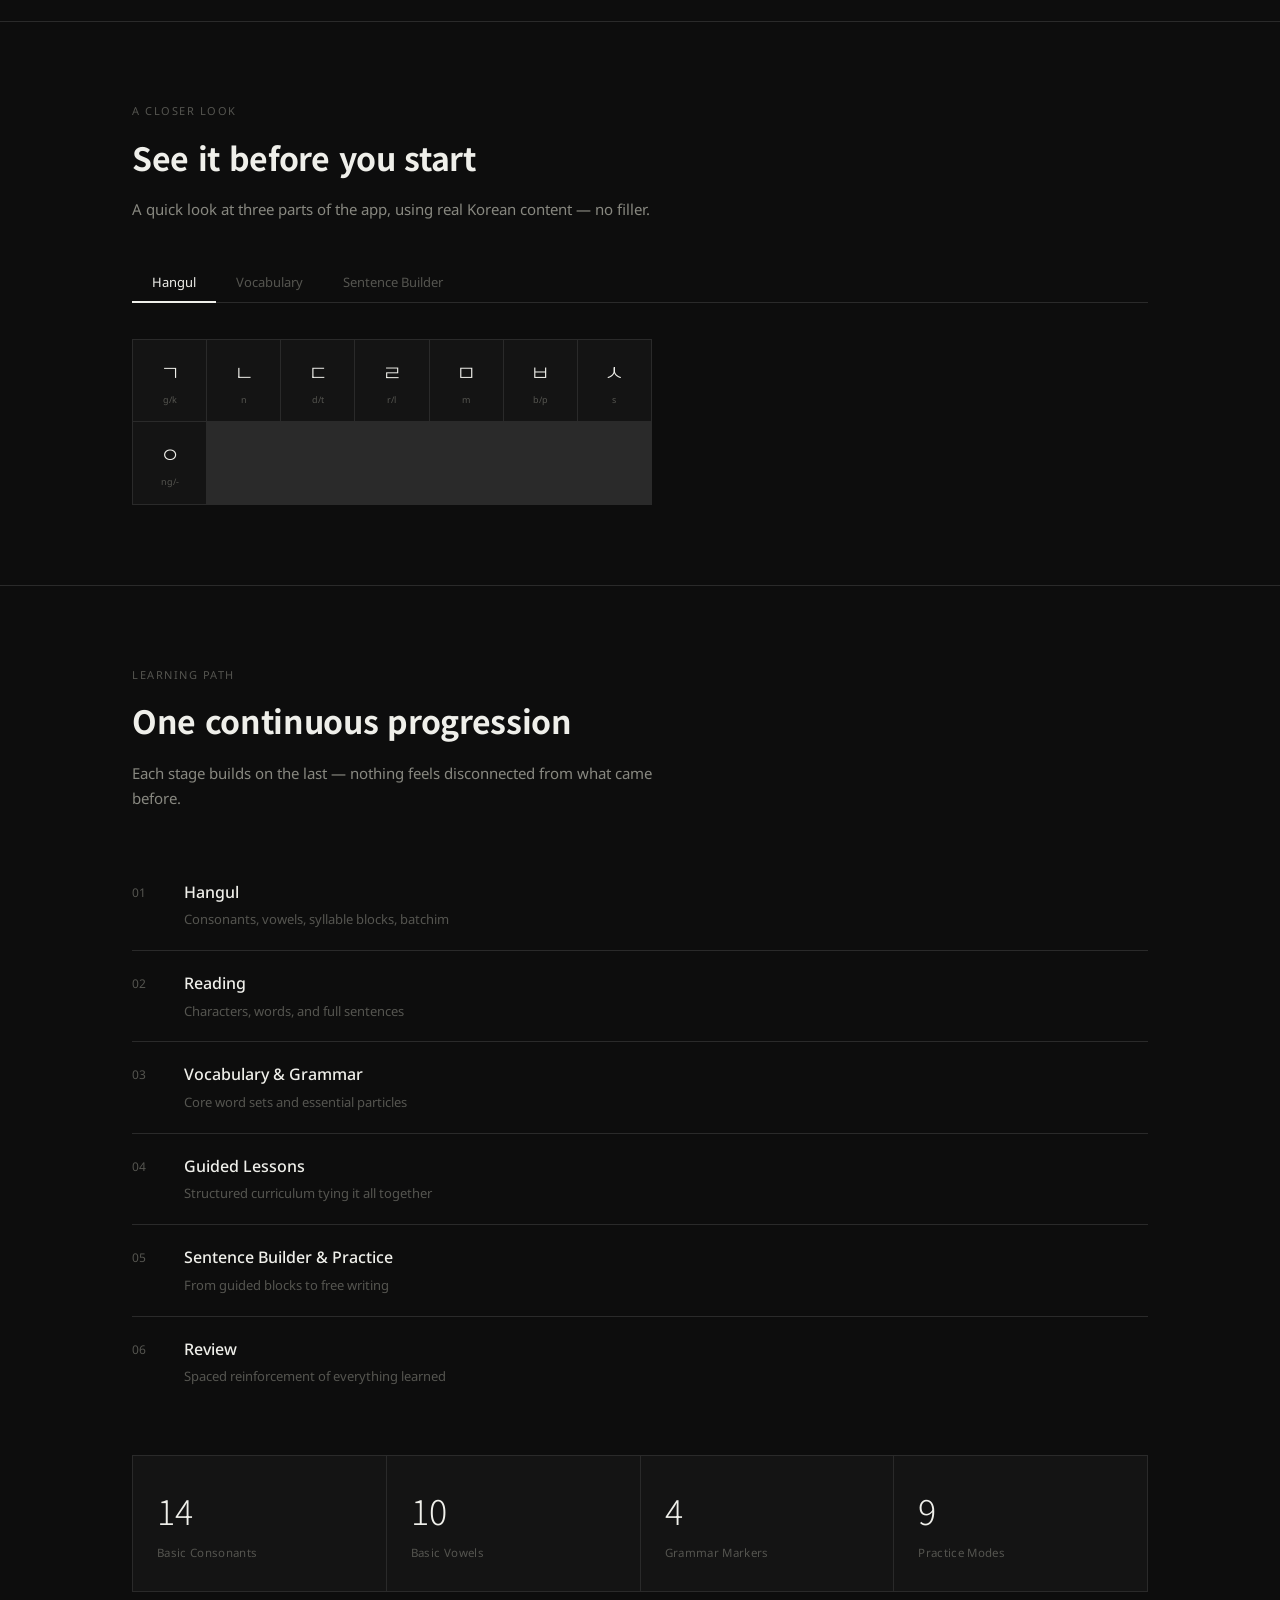
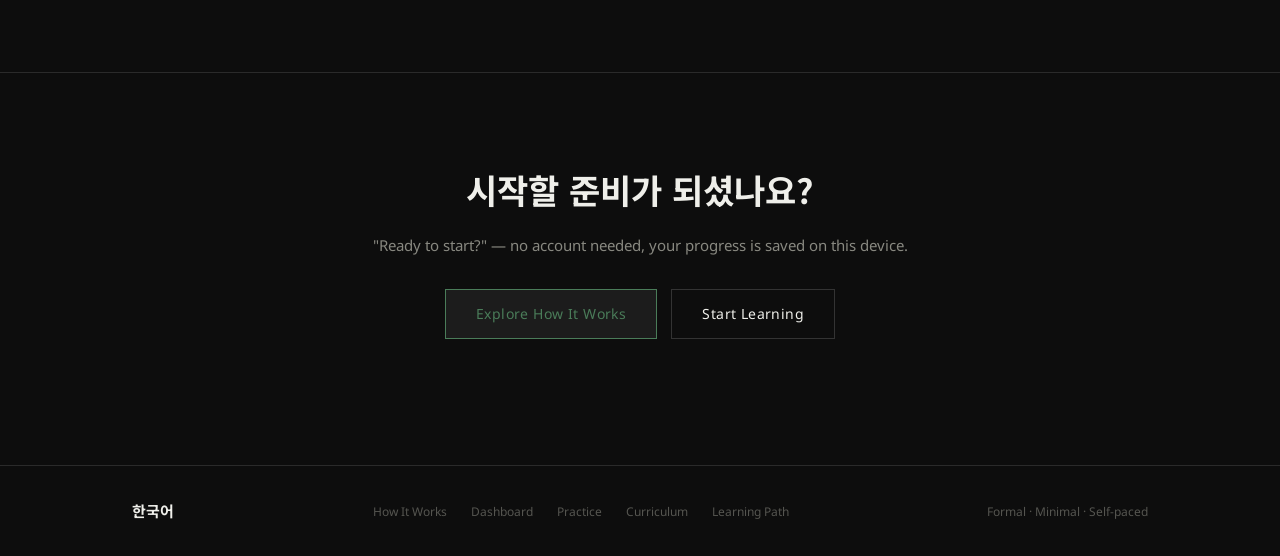
==== commit 96aaca3b: "Update print statement from 'Hello' to 'Goodbye'" ====
--- a/index.html
+++ b/index.html
@@ -152,6 +152,7 @@
       <li><a href="#preview">Preview</a></li>
       <li><a href="#path">Learning Path</a></li>
       <li><a href="dashboard.html">Dashboard</a></li>
+      <li><a href="practice.html">Practice</a></li>
     </ul>
     <a class="nav-cta" href="how.html">How It Works</a>
   </div>
@@ -350,6 +351,7 @@
     <ul class="footer-links">
       <li><a href="how.html">How It Works</a></li>
       <li><a href="dashboard.html">Dashboard</a></li>
+      <li><a href="practice.html">Practice</a></li>
       <li><a href="#curriculum">Curriculum</a></li>
       <li><a href="#path">Learning Path</a></li>
     </ul>
